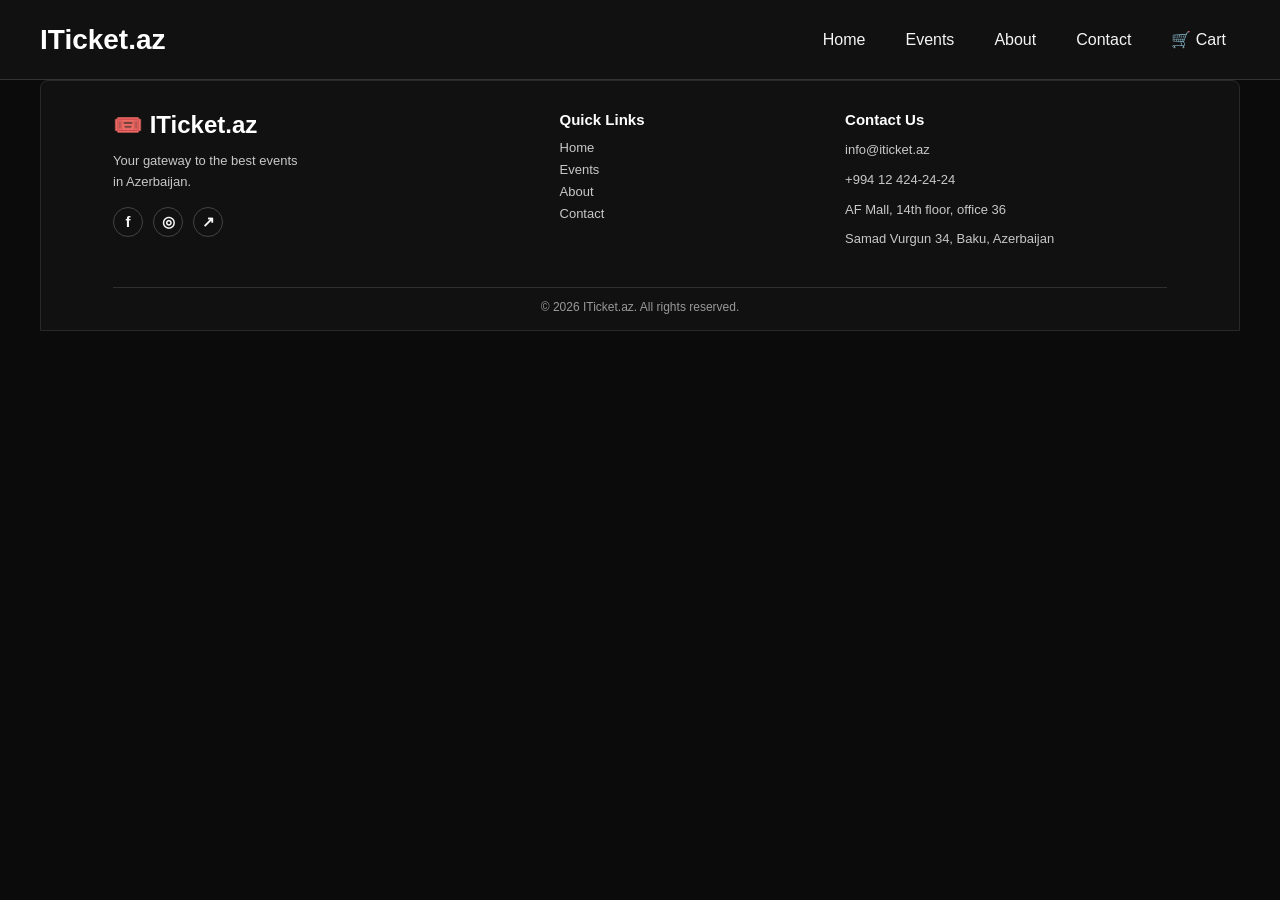
==== html/about.html @ 2ab09569 "Adding primary website pages and styling" ====
﻿<!DOCTYPE html>
<html lang="en">
<head>
    <meta charset="UTF-8">
    <meta name="viewport" content="width=device-width, initial-scale=1.0">
    <title>ITicket.az</title>
    <link rel="stylesheet" href="../css/style.css">
</head>
<body>

    <!-- Shared site header -->
    <header>
        <nav aria-label="Main navigation">
            <h1>ITicket.az</h1>
            <a href="index.html">Home</a>
            <a href="events.html">Events</a>
            <a href="about.html">About</a>
            <a href="contact.html">Contact</a>
            <a href="booking.html" aria-label="Shopping cart">&#128722; Cart</a>
        </nav>
    </header>

    <!-- Main Body -->
    <main>
        <!-- Your page content goes here -->
    </main>

    <!-- Footer -->
        <footer class="site-footer">
        <div class="footer-brand">
            <h2>&#127903;&#65039; ITicket.az</h2>
            <p>Your gateway to the best events<br>in Azerbaijan.</p>
            <div class="social-links">
                <a href="https://www.facebook.com/iticket.az/" aria-label="Facebook">f</a>
                <a href="https://www.instagram.com/iticket.az/" aria-label="Instagram">◎</a>
                <a href="https://iticket.az/" aria-label="Official iTicket website">↗</a>
            </div>
        </div>
        <div class="footer-links">
            <h3>Quick Links</h3>
            <nav aria-label="Footer navigation">
                <a href="index.html">Home</a>
                <a href="events.html">Events</a>
                <a href="about.html">About</a>
                <a href="contact.html">Contact</a>
            </nav>
        </div>
        <div class="footer-contact">
            <h3>Contact Us</h3>
            <p><a href="mailto:info@iticket.az">info@iticket.az</a></p>
            <p><a href="tel:+994124242424">+994 12 424-24-24</a></p>
            <p>AF Mall, 14th floor, office 36</p>
            <p>Samad Vurgun 34, Baku, Azerbaijan</p>
        </div>
        <div class="footer-bottom">
            <p>&copy; 2026 ITicket.az. All rights reserved.</p>
        </div>
    </footer>

</body>
</html>
---- css/style.css ----
﻿* {
    box-sizing: border-box;
}
body {
    margin: 0;
    background-color: #0b0b0b;
    color: #f5f5f5;
    font-family: Arial, sans-serif;
}
/* =========================
   HEADER AND NAVIGATION
========================= */
header {
    background-color: #111111;
    padding: 20px 40px;
    border-bottom: 1px solid #333333;
}
header nav {
    display: flex;
    align-items: center;
    justify-content: flex-end;
    gap: 12px;
}
header nav h1 {
    margin: 0 auto 0 0;
    color: #ffffff;
    font-size: 28px;
}
header nav a {
    display: inline-block;
    color: #f5f5f5;
    text-decoration: none;
    font-size: 16px;
    padding: 10px 14px;
    border-radius: 6px;
    transition: all 0.3s ease;
}
header nav a:hover {
    color: #ffffff;
    background-color: #4b101e;
    box-shadow: 0 4px 15px rgba(75, 16, 30, 0.6);
    transform: scale(1.08);
}
header nav a:focus-visible {
    outline: 2px solid #8b344d;
    outline-offset: 3px;
}
.hero-button:focus-visible,
.cta-button:focus-visible {
    outline: 2px solid #fff;
    outline-offset: 3px;
}
/* =========================
   RESPONSIVE HEADER
========================= */
/* =========================
   HOME PAGE HERO
========================= */
.hero {
    position: relative;
    display: flex;
    align-items: center;
    width: min(1200px, calc(100% - 28px));
    min-height: 250px;
    margin: 8px auto 14px;
    padding: 34px clamp(24px, 8vw, 112px);
    overflow: hidden;
    background-image:
        linear-gradient(90deg, rgba(5, 5, 7, 0.94) 0%, rgba(5, 5, 7, 0.72) 42%, rgba(5, 5, 7, 0.1) 100%),
        url("../assets/hero-concert.png");
    background-size: cover;
    background-position: center 54%;
    border: 1px solid #292929;
    border-radius: 8px;
}
.hero-content {
    position: relative;
    max-width: 560px;
}
.hero-eyebrow {
    margin: 0 0 8px;
    color: #d7c9ca;
    font-size: 12px;
    font-weight: 700;
    letter-spacing: 0.08em;
    text-transform: uppercase;
}
.hero h2,
.cta h2 {
    margin: 0;
    color: #fff;
}
.hero h2 {
    font-size: clamp(2rem, 4vw, 2.75rem);
    line-height: 1.08;
}
.hero-description {
    margin: 12px 0 16px;
    color: #f0eded;
    font-size: 15px;
}
.hero-button {
    display: inline-flex;
    align-items: center;
    gap: 10px;
    padding: 12px 22px;
    border-radius: 6px;
    background-color: #8f293b;
    color: #fff;
    font-weight: 700;
    text-decoration: none;
    transition: background-color 0.2s ease, transform 0.2s ease;
}
.hero-button:hover,
.cta-button:hover {
    background-color: #a9384d;
    transform: translateY(-2px);
}
@media (max-width: 600px) {
    header {
        padding: 18px 15px;
    }
    header nav {
        justify-content: center;
        flex-wrap: wrap;
        gap: 8px;
    }
    header nav h1 {
        width: 100%;
        margin: 0 0 10px;
        text-align: center;
    }
    header nav a {
        font-size: 14px;
        padding: 8px 10px;
    }
    .hero {
        min-height: 270px;
        padding: 30px 22px;
        background-position: 58% center;
    }
    .hero h2 {
        font-size: 2rem;
    }
    .hero-description {
        max-width: 300px;
        line-height: 1.5;
    }
}
/* =========================
   UPCOMING EVENT CARDS
========================= */
.upcoming-events {
    width: min(1120px, calc(100% - 40px));
    margin: 0 auto;
    padding: 20px 0 42px;
}
.events-heading {
    display: flex;
    align-items: end;
    justify-content: space-between;
    gap: 20px;
    margin-bottom: 18px;
}
.section-eyebrow {
    margin: 0 0 4px;
    color: #bd8d94;
    font-size: 12px;
    letter-spacing: 0.08em;
    text-transform: uppercase;
}
.events-heading h2 {
    margin: 0;
    font-size: clamp(1.5rem, 3vw, 1.9rem);
}
.all-events-link {
    color: #e6cfd2;
    font-size: 14px;
    text-decoration: none;
}
.all-events-link:hover,
.site-footer a:hover {
    color: #fff;
}
.event-grid {
    display: grid;
    grid-template-columns: repeat(3, minmax(0, 1fr));
    gap: 16px;
}
.event-card {
    min-width: 0;
    overflow: hidden;
    border: 1px solid #303030;
    border-radius: 10px;
    background: #1c1c1c;
    box-shadow: 0 8px 24px rgba(0, 0, 0, 0.18);
    transition: transform 0.2s ease, border-color 0.2s ease;
}
.event-card:hover {
    transform: translateY(-3px);
    border-color: #6f3842;
}
.event-art {
    position: relative;
    display: flex;
    align-items: flex-start;
    height: 120px;
    padding: 10px;
    background-size: cover;
    background-position: center 55%;
}
.event-art--live { background-image: linear-gradient(0deg, rgba(0, 0, 0, 0.38), transparent 70%), url("../assets/event-live.jpg"); }
.event-art--acoustic { background-image: linear-gradient(0deg, rgba(0, 0, 0, 0.38), transparent 70%), url("../assets/event-acoustic.jpg"); }
.event-art--electronic { background-image: linear-gradient(0deg, rgba(0, 0, 0, 0.38), transparent 70%), url("../assets/event-electronic.jpg"); }
.event-art--symphony { background-image: linear-gradient(0deg, rgba(0, 0, 0, 0.38), transparent 70%), url("../assets/event-symphony.jpg"); }
.event-art--rock { background-image: linear-gradient(0deg, rgba(0, 0, 0, 0.38), transparent 70%), url("../assets/event-rock.jpg"); }
.event-art--jazz { background-image: linear-gradient(0deg, rgba(0, 0, 0, 0.38), transparent 70%), url("../assets/event-jazz.jpg"); }
.event-art time {
    display: flex;
    flex-direction: column;
    align-items: center;
    min-width: 48px;
    padding: 5px 7px;
    border-radius: 5px;
    background: rgba(20, 20, 20, 0.88);
    color: #fff;
    line-height: 1.1;
}
.event-art time strong { font-size: 20px; }
.event-art time span { margin-top: 3px; font-size: 10px; font-weight: 700; }
.favorite-button {
    display: grid;
    place-items: center;
    width: 36px;
    height: 36px;
    margin-left: auto;
    border: 1px solid rgba(255, 255, 255, 0.35);
    border-radius: 50%;
    background: rgba(20, 20, 20, 0.72);
    color: #fff;
    cursor: pointer;
    font-size: 23px;
    line-height: 1;
    transition: background-color 0.2s ease, color 0.2s ease, transform 0.2s ease;
}
.favorite-button:hover { transform: scale(1.08); }
.favorite-button.is-liked { background: #8f293b; }
.event-card-content { padding: 12px 14px 14px; }
.event-card h3 {
    margin: 0 0 6px;
    font-size: 17px;
}
.event-venue {
    margin: 0;
    overflow: hidden;
    color: #c9c9c9;
    font-size: 13px;
    text-overflow: ellipsis;
    white-space: nowrap;
}
.event-venue::before {
    content: "\2316";
    margin-right: 6px;
    color: #d9a9b0;
}
.event-card-bottom {
    display: grid;
    gap: 10px;
    margin-top: 12px;
}
.event-card-bottom p {
    margin: 0;
    font-size: 13px;
}
.event-card-bottom a {
    display: block;
    padding: 9px 12px;
    border-radius: 5px;
    background: #8f293b;
    color: #fff;
    font-size: 13px;
    font-weight: 700;
    text-align: center;
    text-decoration: none;
    transition: background-color 0.2s ease;
}
.event-card-bottom a:hover { background: #a9384d; }
@media (max-width: 800px) {
    .event-grid { grid-template-columns: repeat(2, minmax(0, 1fr)); }
}
@media (max-width: 540px) {
    .upcoming-events { width: min(100% - 28px, 420px); }
    .event-grid { grid-template-columns: 1fr; }
    .events-heading { align-items: start; }
    .all-events-link { margin-top: 18px; white-space: nowrap; }
}
/* =========================
   CALL TO ACTION
========================= */
.cta {
    display: flex;
    align-items: center;
    justify-content: center;
    width: min(1200px, calc(100% - 28px));
    min-height: 176px;
    margin: 0 auto 12px;
    padding: 26px 20px;
    border: 1px solid #302424;
    border-radius: 8px;
    background-image:
        linear-gradient(rgba(8, 7, 7, 0.6), rgba(8, 7, 7, 0.72)),
        url("../assets/event-live.jpg");
    background-size: cover;
    background-position: center 58%;
    text-align: center;
}
.cta-content {
    max-width: 620px;
}
.cta-eyebrow {
    margin: 0 0 5px;
    color: #e9c9ce;
    font-size: 12px;
    font-weight: 700;
    letter-spacing: 0.08em;
    text-transform: uppercase;
}
.cta h2 {
    font-size: clamp(1.7rem, 3vw, 2.1rem);
}
.cta-content > p:not(.cta-eyebrow) {
    margin: 7px 0 13px;
    color: #f0eded;
    font-size: 14px;
}
.cta-button {
    display: inline-flex;
    align-items: center;
    gap: 9px;
    padding: 10px 20px;
    border-radius: 5px;
    background: #8f293b;
    color: #fff;
    font-size: 14px;
    font-weight: 700;
    text-decoration: none;
    transition: background-color 0.2s ease, transform 0.2s ease;
}
/* =========================
   SITE FOOTER
========================= */
.site-footer {
    display: grid;
    grid-template-columns: 1.3fr 0.8fr 1fr;
    gap: 28px;
    width: min(1200px, calc(100% - 28px));
    margin: 0 auto;
    padding: 30px clamp(20px, 6vw, 72px) 16px;
    border: 1px solid #292929;
    border-radius: 8px 8px 0 0;
    background: #111;
}
.site-footer h2,
.site-footer h3 {
    margin: 0 0 12px;
    color: #fff;
}
.site-footer h2 { font-size: 24px; }
.site-footer h3 { font-size: 15px; }
.footer-brand > p,
.footer-contact p {
    margin: 0 0 9px;
    color: #c8c8c8;
    font-size: 13px;
    line-height: 1.6;
}
.footer-links nav {
    display: grid;
    gap: 7px;
}
.site-footer a {
    color: #c8c8c8;
    font-size: 13px;
    text-decoration: none;
}
.social-links {
    display: flex;
    gap: 10px;
    margin-top: 14px;
}
.social-links a {
    display: grid;
    place-items: center;
    width: 30px;
    height: 30px;
    border: 1px solid #444;
    border-radius: 50%;
    color: #f5f5f5;
    font-size: 15px;
    font-weight: 700;
    transition: background-color 0.2s ease, border-color 0.2s ease;
}
.social-links a:hover {
    border-color: #8f293b;
    background: #8f293b;
}
.footer-bottom {
    grid-column: 1 / -1;
    padding-top: 12px;
    border-top: 1px solid #303030;
    text-align: center;
}
.footer-bottom p {
    margin: 0;
    color: #999;
    font-size: 12px;
}
@media (max-width: 760px) {
    .site-footer {
        grid-template-columns: repeat(2, minmax(0, 1fr));
        gap: 24px 18px;
    }
}
@media (max-width: 480px) {
    .site-footer {
        grid-template-columns: 1fr;
        padding: 26px 22px 14px;
    }
}
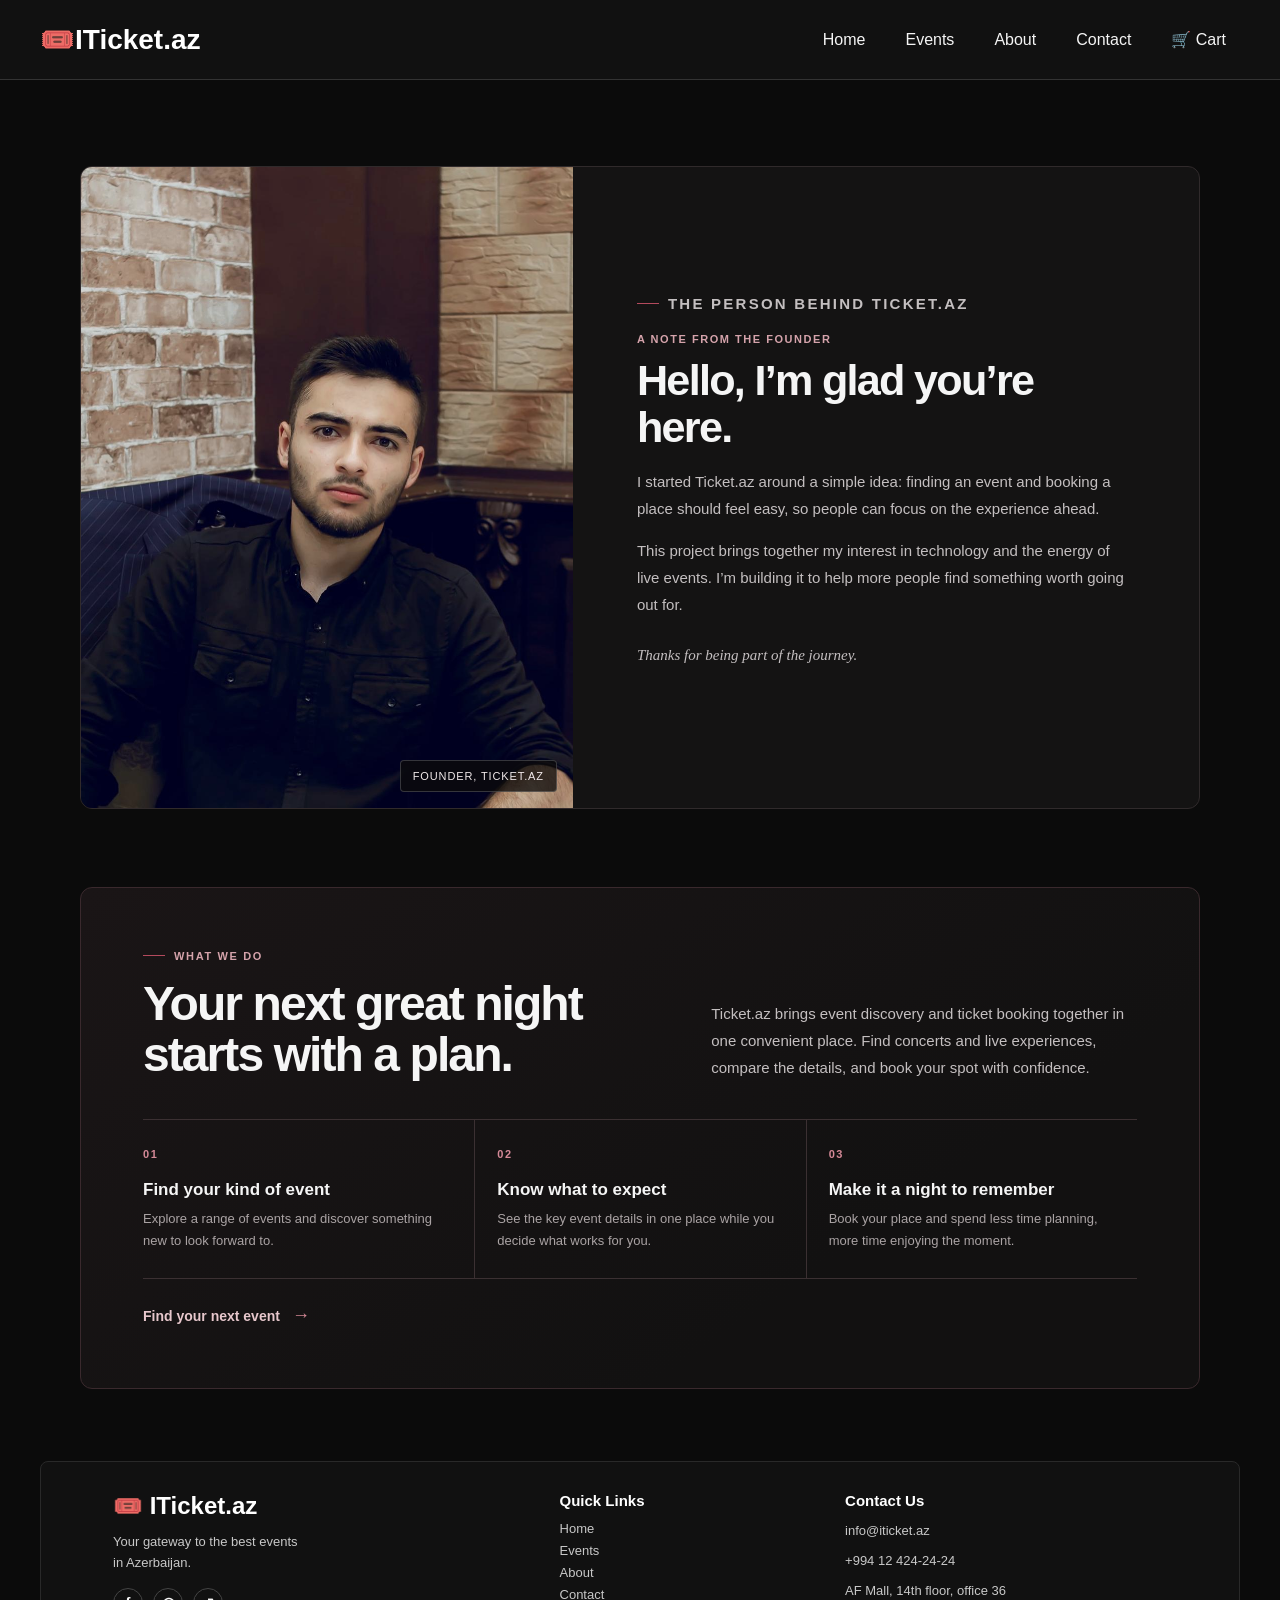
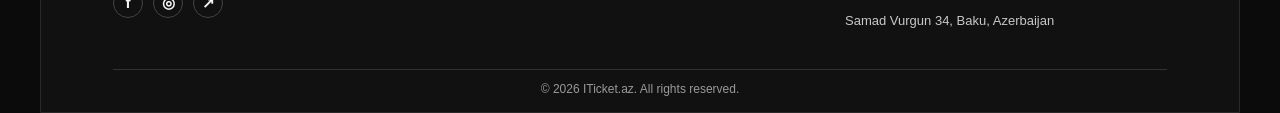
==== commit 6a76c826: "Adding contact.html, and about.html pages inside of website." ====
--- a/html/about.html
+++ b/html/about.html
@@ -1,17 +1,17 @@
-﻿<!DOCTYPE html>
+<!DOCTYPE html>
 <html lang="en">
 <head>
     <meta charset="UTF-8">
     <meta name="viewport" content="width=device-width, initial-scale=1.0">
-    <title>ITicket.az</title>
+    <title>About Us | ITicket.az</title>
     <link rel="stylesheet" href="../css/style.css">
 </head>
 <body>
 
-    <!-- Shared site header -->
+    
     <header>
         <nav aria-label="Main navigation">
-            <h1>ITicket.az</h1>
+            <h1>🎟️ITicket.az</h1>
             <a href="index.html">Home</a>
             <a href="events.html">Events</a>
             <a href="about.html">About</a>
@@ -20,12 +20,55 @@
         </nav>
     </header>
 
-    <!-- Main Body -->
+    
     <main>
-        <!-- Your page content goes here -->
+        <section class="about-founder" aria-labelledby="founder-title">
+            <article class="founder-card">
+                <div class="founder-photo-wrap">
+                    <img class="founder-photo" src="../assets/ticketaz-founder.jpg" alt="Founder of the Ticket.az project">
+                    <span class="founder-photo-caption">Founder, Ticket.az</span>
+                </div>
+                <div class="founder-copy">
+                    <p class="about-kicker"><span></span> The person behind Ticket.az</p>
+                    <p class="founder-overline">A note from the founder</p>
+                    <h2 id="founder-title">Hello, I’m glad you’re here.</h2>
+                    <p>I started Ticket.az around a simple idea: finding an event and booking a place should feel easy, so people can focus on the experience ahead.</p>
+                    <p>This project brings together my interest in technology and the energy of live events. I’m building it to help more people find something worth going out for.</p>
+                    <p class="founder-signoff">Thanks for being part of the journey.</p>
+                </div>
+            </article>
+        </section>
+
+        <section class="about-company" aria-labelledby="company-title">
+            <div class="company-intro">
+                <div>
+                    <p class="about-kicker"><span></span> What we do</p>
+                    <h2 id="company-title">Your next great night<br>starts with a plan.</h2>
+                </div>
+                <p>Ticket.az brings event discovery and ticket booking together in one convenient place. Find concerts and live experiences, compare the details, and book your spot with confidence.</p>
+            </div>
+            <div class="about-values">
+                <article class="about-value">
+                    <span class="value-number">01</span>
+                    <h3>Find your kind of event</h3>
+                    <p>Explore a range of events and discover something new to look forward to.</p>
+                </article>
+                <article class="about-value">
+                    <span class="value-number">02</span>
+                    <h3>Know what to expect</h3>
+                    <p>See the key event details in one place while you decide what works for you.</p>
+                </article>
+                <article class="about-value">
+                    <span class="value-number">03</span>
+                    <h3>Make it a night to remember</h3>
+                    <p>Book your place and spend less time planning, more time enjoying the moment.</p>
+                </article>
+            </div>
+            <a class="about-bottom-link" href="events.html">Find your next event <span aria-hidden="true">&#8594;</span></a>
+        </section>
     </main>
 
-    <!-- Footer -->
+
         <footer class="site-footer">
         <div class="footer-brand">
             <h2>&#127903;&#65039; ITicket.az</h2>
@@ -58,4 +101,4 @@
     </footer>
 
 </body>
-</html>+</html>
--- a/css/style.css
+++ b/css/style.css
@@ -1,4 +1,4 @@
-﻿* {
+* {
     box-sizing: border-box;
 }
 body {
@@ -7,9 +7,7 @@
     color: #f5f5f5;
     font-family: Arial, sans-serif;
 }
-/* =========================
-   HEADER AND NAVIGATION
-========================= */
+
 header {
     background-color: #111111;
     padding: 20px 40px;
@@ -50,12 +48,166 @@
     outline: 2px solid #fff;
     outline-offset: 3px;
 }
-/* =========================
-   RESPONSIVE HEADER
-========================= */
-/* =========================
-   HOME PAGE HERO
-========================= */
+
+.about-founder,
+.about-company {
+    width: min(1120px, calc(100% - 48px));
+    margin-right: auto;
+    margin-left: auto;
+}
+.about-kicker {
+    display: flex;
+    align-items: center;
+    gap: 9px;
+    margin: 0 0 16px;
+    color: #d5a3ab;
+    font-size: 11px;
+    font-weight: 700;
+    letter-spacing: 0.15em;
+    text-transform: uppercase;
+}
+.about-kicker span { width: 22px; height: 1px; background: #b44a5d; }
+.about-bottom-link {
+    display: inline-flex;
+    align-items: center;
+    gap: 12px;
+    color: #fff;
+    font-size: 14px;
+    font-weight: 700;
+    text-decoration: none;
+}
+.about-founder { padding: 86px 0 78px; }
+.company-intro h2 {
+    margin: 0;
+    font-size: clamp(2rem, 4vw, 3rem);
+    letter-spacing: -0.04em;
+    line-height: 1.08;
+}
+.founder-card {
+    display: grid;
+    grid-template-columns: minmax(270px, 0.88fr) 1.12fr;
+    overflow: hidden;
+    border: 1px solid #302a2b;
+    border-radius: 12px;
+    background: #141313;
+}
+.founder-photo-wrap { position: relative; min-height: 390px; overflow: hidden; background: #21191a; }
+.founder-photo {
+    display: block;
+    width: 100%;
+    height: 100%;
+    min-height: 390px;
+    object-fit: cover;
+    object-position: center 37%;
+    filter: saturate(0.83);
+}
+.founder-photo-caption {
+    position: absolute;
+    right: 16px;
+    bottom: 16px;
+    padding: 9px 12px;
+    border: 1px solid rgba(255,255,255,.18);
+    border-radius: 4px;
+    background: rgba(12, 11, 11, .76);
+    color: #f1e9ea;
+    font-size: 11px;
+    letter-spacing: .08em;
+    text-transform: uppercase;
+}
+.founder-copy { align-self: center; padding: clamp(28px, 6vw, 64px); }
+.founder-overline {
+    margin: 0 0 12px;
+    color: #d5a3ab;
+    font-size: 11px;
+    font-weight: 700;
+    letter-spacing: .14em;
+    text-transform: uppercase;
+}
+.founder-copy h2 { margin: 0 0 18px; font-size: clamp(1.8rem, 3.5vw, 2.7rem); letter-spacing: -.04em; line-height: 1.08; }
+.founder-copy p:not(.founder-overline) { color: #c4bfc0; font-size: 15px; line-height: 1.8; }
+.founder-copy .founder-signoff { margin-top: 24px; color: #ead9dc; font-family: Georgia, serif; font-size: 17px; font-style: italic; }
+.about-company {
+    margin-bottom: 72px;
+    padding: clamp(28px, 6vw, 62px);
+    border: 1px solid #3a292d;
+    border-radius: 12px;
+    background: linear-gradient(145deg, #1a1516, #121111 70%);
+}
+.company-intro { display: grid; grid-template-columns: 1fr 0.8fr; align-items: end; gap: 36px; padding-bottom: 38px; }
+.company-intro > p { max-width: 460px; margin: 0; color: #c4bfc0; font-size: 15px; line-height: 1.8; }
+.about-values { display: grid; grid-template-columns: repeat(3, minmax(0, 1fr)); border-top: 1px solid #3b3032; border-bottom: 1px solid #3b3032; }
+.about-value { padding: 24px 22px 26px 0; }
+.about-value + .about-value { padding-left: 22px; border-left: 1px solid #3b3032; }
+.value-number { color: #d58997; font-size: 11px; font-weight: 700; letter-spacing: .14em; }
+.about-value h3 { margin: 18px 0 8px; font-size: 17px; }
+.about-value p { margin: 0; color: #aaa3a4; font-size: 13px; line-height: 1.7; }
+.about-bottom-link { margin-top: 26px; color: #e7c7cc; }
+.about-bottom-link span { color: #d58997; font-size: 18px; transition: transform .2s ease; }
+.about-bottom-link:hover span { transform: translateX(4px); }
+@media (max-width: 700px) {
+    .about-founder, .about-company { width: min(100% - 28px, 540px); }
+    .about-founder { padding: 42px 0 56px; }
+    .founder-card { grid-template-columns: 1fr; }
+    .founder-photo-wrap, .founder-photo { min-height: 340px; height: 340px; }
+    .founder-photo { object-position: center 32%; }
+    .founder-copy { padding: 30px 26px; }
+    .company-intro { grid-template-columns: 1fr; gap: 16px; }
+    .about-values { grid-template-columns: 1fr; }
+    .about-value, .about-value + .about-value { padding: 20px 0; border-left: 0; }
+    .about-value + .about-value { border-top: 1px solid #3b3032; }
+    .about-value h3 { margin-top: 10px; }
+    .about-company { margin-bottom: 40px; }
+}
+
+.contact-page {
+    width: min(1120px, calc(100% - 48px));
+    margin: 0 auto;
+    padding: 66px 0 80px;
+}
+.contact-heading { max-width: 650px; margin: 0 0 34px; }
+.contact-heading h2 { margin: 0; font-size: clamp(2.8rem, 6vw, 4.4rem); letter-spacing: -.055em; line-height: 1; }
+.contact-heading > p:last-child { max-width: 560px; margin: 16px 0 0; color: #bdb7b8; font-size: 16px; line-height: 1.7; }
+.contact-layout { display: grid; grid-template-columns: minmax(260px, .78fr) 1.22fr; overflow: hidden; border: 1px solid #342a2c; border-radius: 12px; background: #141313; }
+.contact-details { padding: clamp(26px, 4vw, 44px); background: linear-gradient(145deg, #201719, #151213 78%); }
+.contact-details-label { margin: 0 0 10px; color: #d5a3ab; font-size: 11px; font-weight: 700; letter-spacing: .14em; text-transform: uppercase; }
+.contact-details h3, .contact-form-panel h3 { margin: 0; font-size: clamp(1.45rem, 2.5vw, 1.9rem); letter-spacing: -.03em; }
+.contact-details-intro { margin: 12px 0 28px; color: #bcb4b5; font-size: 14px; line-height: 1.75; }
+.contact-detail-item { display: grid; grid-template-columns: 36px 1fr; align-items: start; gap: 12px; margin: 22px 0; }
+.contact-detail-icon { display: grid; place-items: center; width: 34px; height: 34px; border: 1px solid #65414a; border-radius: 50%; color: #e2aab4; font-size: 15px; }
+.contact-detail-item div > span { display: block; margin-bottom: 5px; color: #a99fa1; font-size: 11px; letter-spacing: .09em; text-transform: uppercase; }
+.contact-detail-item a, .contact-detail-item p { margin: 0; color: #f0e9ea; font-size: 14px; line-height: 1.65; text-decoration: none; }
+.contact-detail-item a:hover { color: #e2aab4; }
+.contact-hours { margin-top: 32px; padding-top: 20px; border-top: 1px solid #3c3032; }
+.contact-hours span { color: #d5a3ab; font-size: 11px; font-weight: 700; letter-spacing: .1em; text-transform: uppercase; }
+.contact-hours p { margin: 7px 0 0; color: #aaa2a3; font-size: 12px; line-height: 1.6; }
+.contact-form-panel { padding: clamp(26px, 5vw, 54px); }
+.contact-form-intro { margin: 9px 0 26px; color: #aaa3a4; font-size: 13px; line-height: 1.6; }
+.contact-name-fields { display: grid; grid-template-columns: 1fr 1fr; gap: 16px; }
+.contact-field { display: grid; gap: 8px; margin-bottom: 18px; }
+.contact-field label { color: #e6dfe0; font-size: 13px; font-weight: 700; }
+.contact-field label span { color: #d98796; }
+.contact-field input, .contact-field select, .contact-field textarea { width: 100%; border: 1px solid #40383a; border-radius: 5px; outline: 0; background: #1b191a; color: #f4eeee; font: inherit; font-size: 14px; transition: border-color .2s ease, box-shadow .2s ease; }
+.contact-field input, .contact-field select { height: 44px; padding: 0 12px; }
+.contact-field textarea { min-height: 130px; padding: 12px; resize: vertical; line-height: 1.6; }
+.contact-field textarea::placeholder { color: #797273; }
+.contact-field input:focus, .contact-field select:focus, .contact-field textarea:focus { border-color: #a44b5d; box-shadow: 0 0 0 3px rgba(164, 75, 93, .15); }
+.contact-submit { display: inline-flex; align-items: center; justify-content: center; gap: 14px; min-height: 46px; padding: 0 20px; border: 0; border-radius: 5px; background: #8f293b; color: #fff; cursor: pointer; font-size: 14px; font-weight: 700; transition: background .2s ease, transform .2s ease; }
+.contact-submit:hover { transform: translateY(-1px); background: #a9384d; }
+.contact-submit:focus-visible { outline: 2px solid #fff; outline-offset: 3px; }
+.contact-submit span { font-size: 18px; }
+.contact-form-note { margin: 12px 0 0; color: #8f8889; font-size: 11px; line-height: 1.6; }
+.contact-form-status { margin: 8px 0 0; color: #e2aab4; font-size: 12px; }
+@media (max-width: 760px) {
+    .contact-page { width: min(100% - 28px, 560px); padding: 42px 0 54px; }
+    .contact-layout { grid-template-columns: 1fr; }
+    .contact-details { order: 2; }
+    .contact-form-panel { order: 1; }
+}
+@media (max-width: 480px) {
+    .contact-name-fields { grid-template-columns: 1fr; gap: 0; }
+}
+
+
 .hero {
     position: relative;
     display: flex;
@@ -147,9 +299,7 @@
         line-height: 1.5;
     }
 }
-/* =========================
-   UPCOMING EVENT CARDS
-========================= */
+
 .upcoming-events {
     width: min(1120px, calc(100% - 40px));
     margin: 0 auto;
@@ -294,9 +444,7 @@
     .events-heading { align-items: start; }
     .all-events-link { margin-top: 18px; white-space: nowrap; }
 }
-/* =========================
-   CALL TO ACTION
-========================= */
+
 .cta {
     display: flex;
     align-items: center;
@@ -346,9 +494,7 @@
     text-decoration: none;
     transition: background-color 0.2s ease, transform 0.2s ease;
 }
-/* =========================
-   SITE FOOTER
-========================= */
+
 .site-footer {
     display: grid;
     grid-template-columns: 1.3fr 0.8fr 1fr;
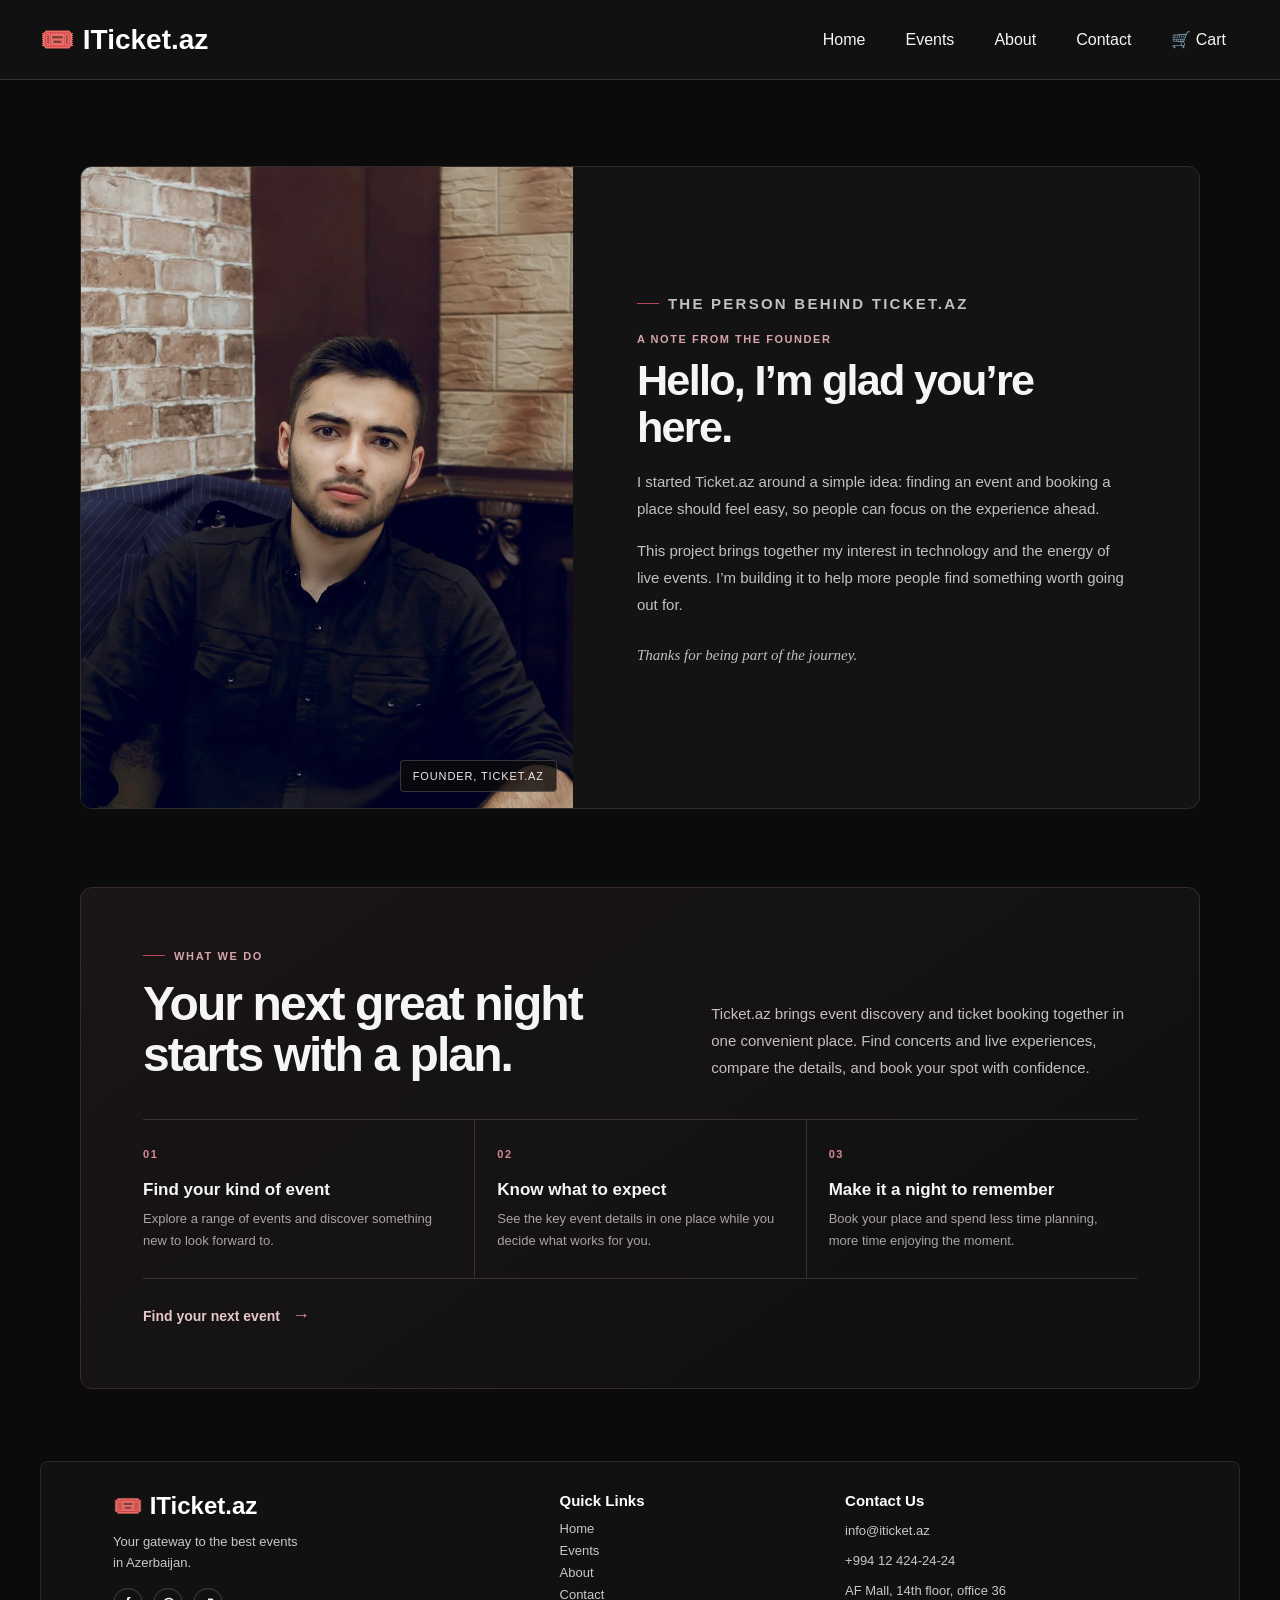
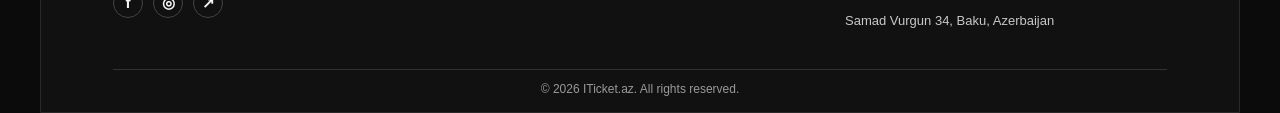
==== commit 1870afd1: "Fixing overall issues and creating seperate carts" ====
--- a/html/about.html
+++ b/html/about.html
@@ -11,7 +11,7 @@
     
     <header>
         <nav aria-label="Main navigation">
-            <h1>🎟️ITicket.az</h1>
+            <h1>&#127903;&#65039; ITicket.az</h1>
             <a href="index.html">Home</a>
             <a href="events.html">Events</a>
             <a href="about.html">About</a>
--- a/css/style.css
+++ b/css/style.css
@@ -268,6 +268,172 @@
     background-color: #a9384d;
     transform: translateY(-2px);
 }
+
+main > section[aria-labelledby="events-title"] {
+    width: min(1120px, calc(100% - 40px));
+    margin: 0 auto;
+    padding-top: 60px;
+}
+main > section[aria-labelledby="events-title"] > .section-eyebrow {
+    margin: 0 0 10px;
+    color: #d9a9b0;
+    letter-spacing: 0.16em;
+}
+main > section[aria-labelledby="events-title"] h2 {
+    margin: 0;
+    font-size: clamp(2.2rem, 5vw, 4rem);
+    letter-spacing: -0.06em;
+    line-height: 1.02;
+}
+main > section[aria-labelledby="events-title"] > p:last-of-type {
+    max-width: 700px;
+    margin: 15px 0 0;
+    color: #d0c9ca;
+    font-size: 16px;
+    line-height: 1.7;
+}
+main > section[aria-labelledby="events-title"] nav {
+    display: flex;
+    flex-wrap: wrap;
+    gap: 12px;
+    margin-top: 24px;
+}
+main > section[aria-labelledby="events-title"] .hero-button {
+    margin: 0;
+    background-color: #8f293b;
+}
+
+section[aria-label="Upcoming events"] {
+    width: min(1120px, calc(100% - 40px));
+    margin: 0 auto;
+    display: grid;
+    gap: 18px;
+    padding: 24px 0 70px;
+}
+section[aria-label="Upcoming events"] .event-card {
+    overflow: hidden;
+    border: 1px solid #312b2c;
+    border-radius: 16px;
+    background: #161515;
+    box-shadow: 0 16px 36px rgba(0, 0, 0, 0.2);
+    transition: border-color 0.2s ease, transform 0.2s ease, box-shadow 0.2s ease;
+}
+section[aria-label="Upcoming events"] .event-card[open] {
+    border-color: #7f3d4b;
+    box-shadow: 0 18px 44px rgba(0, 0, 0, 0.25);
+}
+section[aria-label="Upcoming events"] .event-card:hover {
+    transform: translateY(-2px);
+    border-color: #77414d;
+}
+section[aria-label="Upcoming events"] .event-card summary {
+    display: grid;
+    grid-template-columns: minmax(180px, 220px) 1fr;
+    align-items: stretch;
+    cursor: pointer;
+    list-style: none;
+}
+section[aria-label="Upcoming events"] .event-card summary::-webkit-details-marker {
+    display: none;
+}
+section[aria-label="Upcoming events"] .event-card summary:focus-visible {
+    outline: 2px solid #d99aa5;
+    outline-offset: -2px;
+}
+section[aria-label="Upcoming events"] .event-card summary > span:first-child {
+    min-height: 160px;
+}
+section[aria-label="Upcoming events"] .event-card summary > span:last-child {
+    display: flex;
+    flex-direction: column;
+    justify-content: center;
+    gap: 6px;
+    padding: 18px 18px 18px 0;
+}
+section[aria-label="Upcoming events"] .event-card summary > span:last-child > span {
+    display: block;
+    color: #d0c9ca;
+    font-size: 14px;
+    line-height: 1.5;
+}
+section[aria-label="Upcoming events"] .event-card summary > span:last-child .section-eyebrow {
+    margin: 0;
+    color: #d5a3ab;
+    letter-spacing: 0.12em;
+}
+section[aria-label="Upcoming events"] .event-card summary strong {
+    color: #fff;
+    font-size: clamp(1.3rem, 2vw, 2rem);
+    letter-spacing: -0.04em;
+}
+section[aria-label="Upcoming events"] .event-card summary > span:last-child > span:nth-of-type(3) {
+    color: #d7d1d2;
+}
+section[aria-label="Upcoming events"] .event-card summary > span:last-child > span:nth-of-type(4) {
+    margin-top: 4px;
+    color: #f2dfe2;
+    font-weight: 700;
+}
+section[aria-label="Upcoming events"] .event-card > div {
+    padding: 0 26px 26px;
+    border-top: 1px solid #332c2d;
+    background: linear-gradient(180deg, rgba(255,255,255,0.02), rgba(255,255,255,0));
+}
+section[aria-label="Upcoming events"] .event-card > div > .section-eyebrow {
+    margin: 18px 0 8px;
+}
+section[aria-label="Upcoming events"] .event-card > div h3 {
+    margin: 0 0 12px;
+    font-size: clamp(1.6rem, 2.4vw, 2.2rem);
+    letter-spacing: -0.04em;
+}
+section[aria-label="Upcoming events"] .event-card > div > p {
+    margin: 0;
+    color: #c7c0c1;
+    font-size: 15px;
+    line-height: 1.75;
+}
+section[aria-label="Upcoming events"] .event-card dl {
+    display: grid;
+    grid-template-columns: repeat(2, minmax(0, 1fr));
+    gap: 14px;
+    margin: 22px 0 24px;
+}
+section[aria-label="Upcoming events"] .event-card dl > div {
+    padding: 12px 14px;
+    border: 1px solid #352f30;
+    border-radius: 10px;
+    background: rgba(255, 255, 255, 0.02);
+}
+section[aria-label="Upcoming events"] .event-card dl .section-eyebrow {
+    margin: 0 0 6px;
+    letter-spacing: 0.1em;
+}
+section[aria-label="Upcoming events"] .event-card dd {
+    margin: 0;
+    color: #f1ebec;
+    font-size: 14px;
+    line-height: 1.6;
+}
+section[aria-label="Upcoming events"] .event-card .hero-button {
+    display: inline-flex;
+    margin-top: 4px;
+}
+
+@media (max-width: 800px) {
+    section[aria-label="Upcoming events"] .event-card summary {
+        grid-template-columns: 1fr;
+    }
+    section[aria-label="Upcoming events"] .event-card summary > span:first-child {
+        min-height: 180px;
+    }
+    section[aria-label="Upcoming events"] .event-card summary > span:last-child {
+        padding: 0 18px 20px;
+    }
+    section[aria-label="Upcoming events"] .event-card dl {
+        grid-template-columns: 1fr;
+    }
+}
 @media (max-width: 600px) {
     header {
         padding: 18px 15px;
